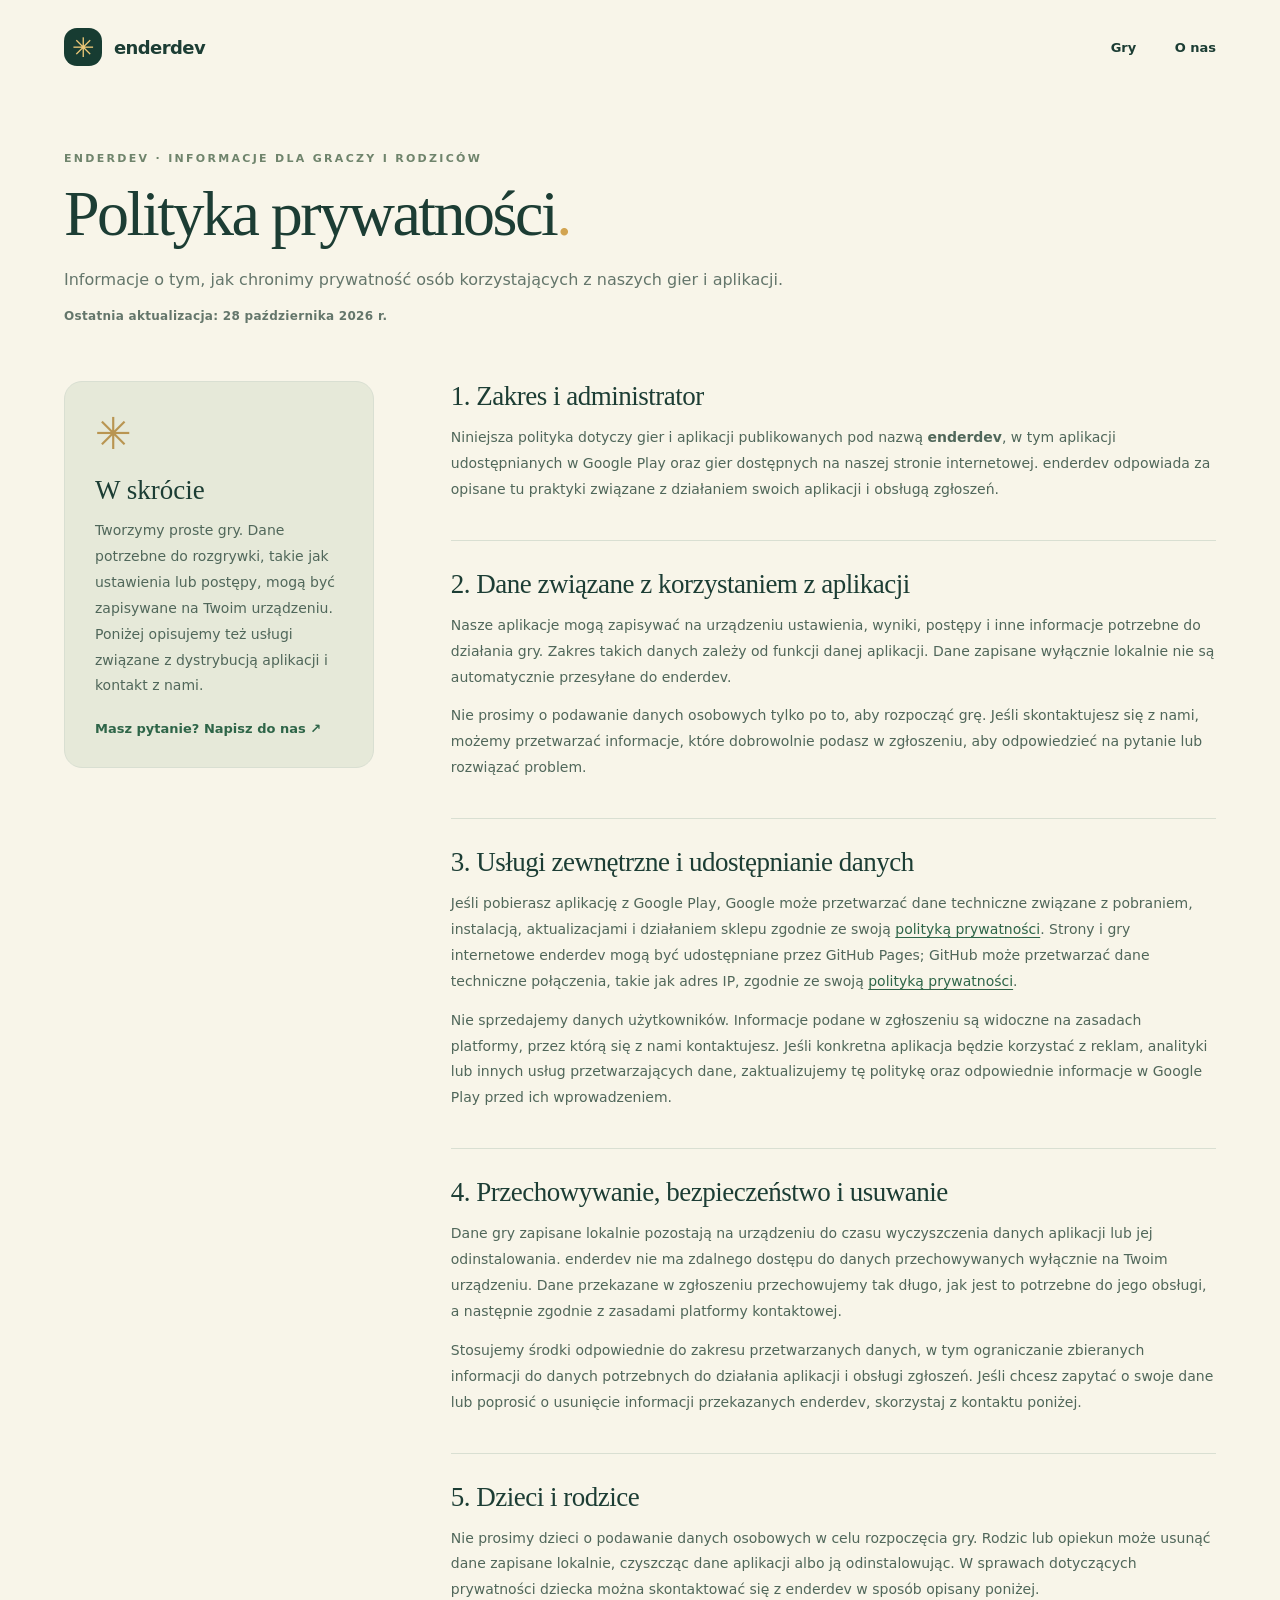
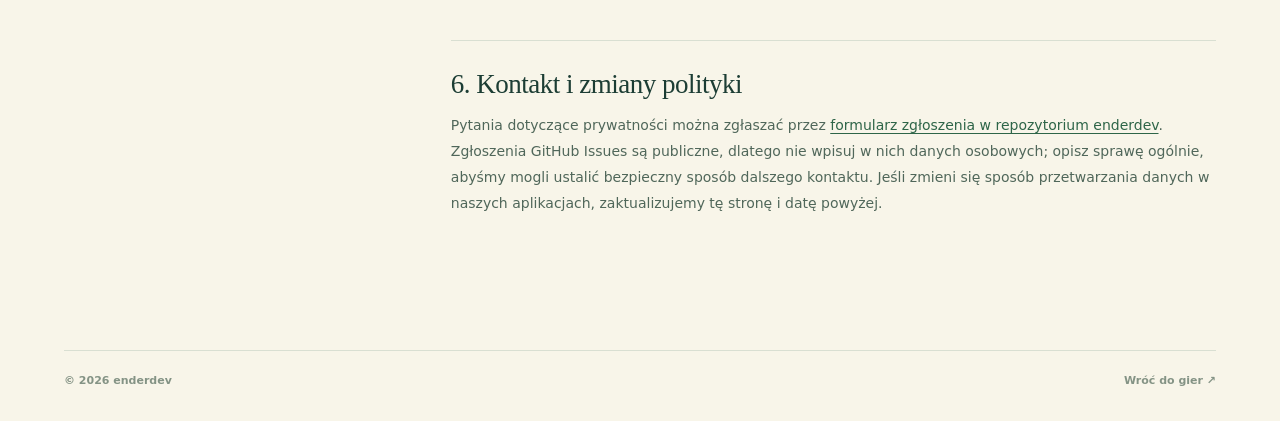
==== privacy-policy.html @ 21884d0c "docs(privacy): add general enderdev privacy policy" ====
<!doctype html>
<html lang="pl">
<head>
  <meta charset="utf-8">
  <meta name="viewport" content="width=device-width, initial-scale=1">
  <meta name="theme-color" content="#173c32">
  <meta name="description" content="Ogólna polityka prywatności gier i aplikacji enderdev.">
  <title>Polityka prywatności aplikacji — enderdev</title>
  <link rel="stylesheet" href="site.css">
</head>
<body>
  <div class="page">
    <header class="site-header">
      <a class="brand" href="index.html" aria-label="enderdev — strona główna">
        <span class="brand-mark" aria-hidden="true">✳</span>
        <span>enderdev</span>
      </a>
      <nav aria-label="Nawigacja główna">
        <a href="index.html#gry">Gry</a>
        <a href="index.html#o-nas">O nas</a>
      </nav>
    </header>

    <main class="privacy-main">
      <div class="privacy-heading">
        <p class="section-kicker">enderdev · informacje dla graczy i rodziców</p>
        <h1>Polityka prywatności<span class="title-dot">.</span></h1>
        <p>Informacje o tym, jak chronimy prywatność osób korzystających z naszych gier i aplikacji.</p>
        <p class="privacy-date">Ostatnia aktualizacja: 28 października 2026 r.</p>
      </div>

      <div class="privacy-layout">
        <aside class="privacy-summary" aria-label="Najważniejsze informacje">
          <span class="privacy-summary-icon" aria-hidden="true">✳</span>
          <h2>W skrócie</h2>
          <p>Tworzymy proste gry. Dane potrzebne do rozgrywki, takie jak ustawienia lub postępy, mogą być zapisywane na Twoim urządzeniu. Poniżej opisujemy też usługi związane z dystrybucją aplikacji i kontakt z nami.</p>
          <a href="https://github.com/ender-enderdev-pl/kids/issues/new">Masz pytanie? Napisz do nas <span aria-hidden="true">↗</span></a>
        </aside>

        <div class="privacy-content">
          <section aria-labelledby="privacy-scope">
            <h2 id="privacy-scope">1. Zakres i administrator</h2>
            <p>Niniejsza polityka dotyczy gier i aplikacji publikowanych pod nazwą <strong>enderdev</strong>, w tym aplikacji udostępnianych w Google Play oraz gier dostępnych na naszej stronie internetowej. enderdev odpowiada za opisane tu praktyki związane z działaniem swoich aplikacji i obsługą zgłoszeń.</p>
          </section>

          <section aria-labelledby="privacy-data">
            <h2 id="privacy-data">2. Dane związane z korzystaniem z aplikacji</h2>
            <p>Nasze aplikacje mogą zapisywać na urządzeniu ustawienia, wyniki, postępy i inne informacje potrzebne do działania gry. Zakres takich danych zależy od funkcji danej aplikacji. Dane zapisane wyłącznie lokalnie nie są automatycznie przesyłane do enderdev.</p>
            <p>Nie prosimy o podawanie danych osobowych tylko po to, aby rozpocząć grę. Jeśli skontaktujesz się z nami, możemy przetwarzać informacje, które dobrowolnie podasz w zgłoszeniu, aby odpowiedzieć na pytanie lub rozwiązać problem.</p>
          </section>

          <section aria-labelledby="privacy-hosting">
            <h2 id="privacy-hosting">3. Usługi zewnętrzne i udostępnianie danych</h2>
            <p>Jeśli pobierasz aplikację z Google Play, Google może przetwarzać dane techniczne związane z pobraniem, instalacją, aktualizacjami i działaniem sklepu zgodnie ze swoją <a href="https://policies.google.com/privacy?hl=pl">polityką prywatności</a>. Strony i gry internetowe enderdev mogą być udostępniane przez GitHub Pages; GitHub może przetwarzać dane techniczne połączenia, takie jak adres IP, zgodnie ze swoją <a href="https://docs.github.com/en/site-policy/privacy-policies/github-general-privacy-statement">polityką prywatności</a>.</p>
            <p>Nie sprzedajemy danych użytkowników. Informacje podane w zgłoszeniu są widoczne na zasadach platformy, przez którą się z nami kontaktujesz. Jeśli konkretna aplikacja będzie korzystać z reklam, analityki lub innych usług przetwarzających dane, zaktualizujemy tę politykę oraz odpowiednie informacje w Google Play przed ich wprowadzeniem.</p>
          </section>

          <section aria-labelledby="privacy-retention">
            <h2 id="privacy-retention">4. Przechowywanie, bezpieczeństwo i usuwanie</h2>
            <p>Dane gry zapisane lokalnie pozostają na urządzeniu do czasu wyczyszczenia danych aplikacji lub jej odinstalowania. enderdev nie ma zdalnego dostępu do danych przechowywanych wyłącznie na Twoim urządzeniu. Dane przekazane w zgłoszeniu przechowujemy tak długo, jak jest to potrzebne do jego obsługi, a następnie zgodnie z zasadami platformy kontaktowej.</p>
            <p>Stosujemy środki odpowiednie do zakresu przetwarzanych danych, w tym ograniczanie zbieranych informacji do danych potrzebnych do działania aplikacji i obsługi zgłoszeń. Jeśli chcesz zapytać o swoje dane lub poprosić o usunięcie informacji przekazanych enderdev, skorzystaj z kontaktu poniżej.</p>
          </section>

          <section aria-labelledby="privacy-children">
            <h2 id="privacy-children">5. Dzieci i rodzice</h2>
            <p>Nie prosimy dzieci o podawanie danych osobowych w celu rozpoczęcia gry. Rodzic lub opiekun może usunąć dane zapisane lokalnie, czyszcząc dane aplikacji albo ją odinstalowując. W sprawach dotyczących prywatności dziecka można skontaktować się z enderdev w sposób opisany poniżej.</p>
          </section>

          <section aria-labelledby="privacy-contact">
            <h2 id="privacy-contact">6. Kontakt i zmiany polityki</h2>
            <p>Pytania dotyczące prywatności można zgłaszać przez <a href="https://github.com/ender-enderdev-pl/kids/issues/new">formularz zgłoszenia w repozytorium enderdev</a>. Zgłoszenia GitHub Issues są publiczne, dlatego nie wpisuj w nich danych osobowych; opisz sprawę ogólnie, abyśmy mogli ustalić bezpieczny sposób dalszego kontaktu. Jeśli zmieni się sposób przetwarzania danych w naszych aplikacjach, zaktualizujemy tę stronę i datę powyżej.</p>
          </section>
        </div>
      </div>
    </main>

    <footer class="site-footer">
      <span>© 2026 enderdev</span>
      <a href="index.html">Wróć do gier <span aria-hidden="true">↗</span></a>
    </footer>
  </div>
</body>
</html>
---- site.css ----
:root{color-scheme:light;--ink:#1c3d34;--muted:#64766b;--cream:#f8f5e9;--line:#d9dfd2;--gold:#edc878;--forest:#173c32}
*{box-sizing:border-box}
html{scroll-behavior:smooth}
body{margin:0;background:var(--cream);color:var(--ink);font-family:ui-sans-serif,system-ui,-apple-system,"Segoe UI",sans-serif}
a{color:inherit;text-decoration:none}
a:focus-visible{outline:3px solid #cf963e;outline-offset:5px;border-radius:5px}
.page{max-width:1440px;margin:auto;padding:0 clamp(20px,5vw,72px)}
.site-header{height:94px;display:flex;align-items:center;justify-content:space-between;gap:24px}
.brand{display:inline-flex;align-items:center;gap:12px;font-size:18px;font-weight:800;letter-spacing:-.6px;white-space:nowrap}
.brand-mark{display:grid;place-items:center;width:38px;height:38px;border-radius:13px;background:var(--forest);color:var(--gold);font-size:27px;font-weight:400;line-height:1}
.site-header nav{display:flex;gap:clamp(18px,3vw,42px);font-size:13px;font-weight:700}
.site-header nav a{padding:8px 0;transition:color .2s}
.site-header nav a:hover{color:#9b7434}
.hero{display:grid;grid-template-columns:minmax(0,1.05fr) minmax(0,.95fr);min-height:495px;border-radius:24px;overflow:hidden;background:#e6e9d9}
.hero-copy{padding:clamp(44px,6vw,91px) clamp(32px,5.3vw,78px);display:flex;flex-direction:column;align-items:flex-start;justify-content:center;position:relative;z-index:1}
.eyebrow,.section-kicker{margin:0;text-transform:uppercase;letter-spacing:2.3px;font-size:11px;font-weight:800;color:#6f846c}
.eyebrow-star{color:#be8e3e;font-size:19px;vertical-align:-2px;margin-right:4px}
h1,h2,h3,p{margin-top:0}
h1,h2,h3{font-family:Georgia,"Times New Roman",serif}
h1{font-size:clamp(46px,5.2vw,78px);line-height:1.04;letter-spacing:-3px;font-weight:400;margin:23px 0 20px}
h1 em{color:#51775e;font-weight:400}
.hero-description{font-size:16px;line-height:1.7;color:#50675a;max-width:460px;margin-bottom:29px}
.hero-button{display:inline-flex;align-items:center;gap:34px;border-radius:10px;background:var(--forest);color:#f8f6df;padding:16px 21px;font-size:13px;font-weight:800;box-shadow:0 4px 0 #102c25;transition:transform .2s,background .2s}
.hero-button:hover{background:#285644;transform:translateY(-2px)}
.hero-button span{font-size:19px;line-height:0}
.hero-art{position:relative;min-height:390px;overflow:hidden;background:linear-gradient(#a8c9ad 0%,#bfd3ab 51%,#d5d9b2 100%)}
.moon{position:absolute;z-index:0;width:230px;height:230px;border-radius:50%;background:#f7e8b3;right:15%;top:13%;box-shadow:0 0 0 30px #f7e8b31e,0 0 0 70px #f7e8b319}
.hill{position:absolute;width:120%;height:50%;bottom:-25%;left:-10%;border-radius:50% 50% 0 0}
.hill-back{height:65%;bottom:-37%;left:-30%;background:#7a9e78;transform:rotate(12deg)}
.hill-front{background:#386b53;bottom:-29%;left:18%;transform:rotate(-10deg)}
.tree{position:absolute;bottom:12%;width:12px;height:125px;background:#295240;z-index:2;border-radius:3px}
.tree span{position:absolute;left:50%;transform:translateX(-50%);width:0;height:0;border-left:53px solid transparent;border-right:53px solid transparent;border-bottom:100px solid #254b3c}
.tree span:nth-child(1){bottom:58px}
.tree span:nth-child(2){bottom:29px;border-left-width:63px;border-right-width:63px;border-bottom-width:94px}
.tree span:nth-child(3){bottom:0;border-left-width:72px;border-right-width:72px;border-bottom-width:85px}
.tree-one{left:25%;bottom:13%;transform:scale(1.15)}
.tree-two{left:67%;bottom:11%;transform:scale(.8)}
.tree-three{left:91%;bottom:5%;transform:scale(1.42)}
.art-spark{position:absolute;z-index:3;color:#fff3bf;font-size:26px}
.spark-one{left:14%;top:18%}.spark-two{left:53%;top:23%;font-size:40px}.spark-three{right:8%;top:37%;font-size:17px}
.art-label{position:absolute;z-index:4;bottom:27px;right:29px;color:#e7ebc9;text-align:right;text-transform:uppercase;font-size:10px;letter-spacing:1.7px;line-height:1.9;font-weight:800}
.games-section{padding:104px 0 106px;scroll-margin-top:25px}
.section-heading{display:flex;justify-content:space-between;align-items:end;gap:35px;margin-bottom:35px}
.section-heading h2{font-size:clamp(38px,4vw,58px);font-weight:400;letter-spacing:-2px;margin:12px 0 0}
.title-dot{color:#d2a451}
.section-heading>p{font-size:14px;line-height:1.7;color:var(--muted);max-width:320px;margin:0 0 4px}
.game-grid{display:grid;grid-template-columns:repeat(2,minmax(0,1fr));gap:28px}
.game-card{display:block;border:1px solid var(--line);border-radius:17px;overflow:hidden;background:#fffcf2;box-shadow:0 7px 30px #2446310a;transition:transform .22s,box-shadow .22s}
.game-card:hover{transform:translateY(-5px);box-shadow:0 18px 36px #2446311b}
.game-cover{min-height:315px;display:flex;flex-direction:column;align-items:center;justify-content:space-between;padding:22px 26px;background:radial-gradient(circle at 50% 44%,#729a75 0 18%,transparent 49%),linear-gradient(135deg,#1a4939,#2f6049 60%,#173c32);color:#e6edcf}
.game-cover img{width:155px;height:155px;filter:drop-shadow(0 17px 24px #0c302958);transition:transform .25s}
.game-card:hover .game-cover img{transform:rotate(-5deg) scale(1.06)}
.cover-topline,.cover-bottomline{width:100%;display:flex;justify-content:space-between;text-transform:uppercase;font-size:10px;letter-spacing:1.5px;font-weight:800}
.cover-topline span{font-size:18px;line-height:0}.cover-bottomline span{font-size:20px;line-height:0}
.game-details{display:flex;align-items:end;justify-content:space-between;gap:24px;padding:28px 30px 31px}
.game-type{font-size:10px;font-weight:800;text-transform:uppercase;letter-spacing:1.5px;color:#8a9a7e;margin-bottom:8px}
.game-details h3{font-size:36px;font-weight:400;letter-spacing:-1.2px;margin:0 0 7px}
.game-details p:not(.game-type){font-size:13px;line-height:1.65;color:var(--muted);max-width:350px;margin-bottom:0}
.play-link{flex:none;color:#2e6548;font-size:13px;font-weight:800;white-space:nowrap;padding-bottom:3px}
.play-link span{margin-left:8px;font-size:19px;font-weight:400}
.about-section{display:flex;gap:35px;align-items:center;border-top:1px solid var(--line);padding:48px 0 60px;scroll-margin-top:30px}
.about-symbol{font-size:63px;color:#bca066;line-height:1}
.about-section h2{font-size:34px;font-weight:400;letter-spacing:-1px;margin:9px 0 10px}
.about-section p:last-child{font-size:14px;line-height:1.7;color:var(--muted);max-width:590px;margin:0}
.site-footer{display:flex;justify-content:space-between;gap:20px;padding:23px 0 34px;border-top:1px solid var(--line);font-size:11px;font-weight:700;color:#849385}
.site-footer span span{color:#bd9b55}
@media(max-width:900px){.hero{grid-template-columns:1fr}.hero-copy{padding:55px 45px}.hero-art{min-height:310px}.game-grid{grid-template-columns:1fr}.game-card{max-width:650px}}
@media(max-width:580px){.page{padding:0 18px}.site-header{height:auto;min-height:76px;flex-wrap:wrap;padding:14px 0;row-gap:5px}.brand{font-size:15px}.brand-mark{width:32px;height:32px;font-size:23px}.site-header nav{gap:16px;font-size:12px;margin-left:auto}.hero{border-radius:18px}.hero-copy{padding:40px 27px 43px}.hero-description{font-size:14px}h1{letter-spacing:-2px;margin:16px 0}.hero-art{min-height:235px}.moon{width:150px;height:150px}.tree-one{left:22%;transform:scale(.8)}.tree-two{left:67%;transform:scale(.58)}.tree-three{left:92%;transform:scale(.95)}.art-label{font-size:8px;bottom:15px;right:17px}.games-section{padding:70px 0}.section-heading{display:block}.section-heading>p{margin-top:14px}.game-cover{min-height:260px}.game-details{padding:22px;align-items:start}.game-details h3{font-size:31px}.play-link{font-size:12px}.about-section{gap:18px;padding:36px 0}.about-symbol{font-size:40px}.about-section h2{font-size:29px}.site-footer{font-size:10px;flex-wrap:wrap}}
@media(prefers-reduced-motion:reduce){html{scroll-behavior:auto}.hero-button,.game-card,.game-cover img{transition:none}}
.privacy-main{padding:58px 0 96px}
.privacy-heading{max-width:820px;margin-bottom:55px}
.privacy-heading h1{font-size:clamp(42px,5vw,66px);letter-spacing:-2.5px;margin:16px 0 18px}
.privacy-heading>p:not(.section-kicker){font-size:16px;line-height:1.7;color:var(--muted);margin-bottom:13px}
.privacy-heading .privacy-date{font-size:12px!important;font-weight:700;letter-spacing:.3px}
.privacy-layout{display:grid;grid-template-columns:minmax(240px,310px) minmax(0,1fr);gap:clamp(38px,6vw,88px);align-items:start}
.privacy-summary{padding:30px;border-radius:18px;background:#e6e9d9;border:1px solid var(--line)}
.privacy-summary-icon{display:block;color:#b99551;font-size:44px;line-height:1;margin-bottom:19px}
.privacy-summary h2{font-size:27px;font-weight:400;margin-bottom:12px}
.privacy-summary p,.privacy-content p{font-size:14px;line-height:1.85;color:#50675a}
.privacy-summary a{display:inline-block;margin-top:8px;font-size:13px;font-weight:800;color:#2e6548}
.privacy-content section{border-top:1px solid var(--line);padding:28px 0 24px}
.privacy-content section:first-child{padding-top:0;border-top:0}
.privacy-content h2{font-size:27px;font-weight:400;letter-spacing:-.5px;margin-bottom:13px}
.privacy-content p{margin-bottom:13px}
.privacy-content a{text-decoration:underline;text-underline-offset:3px;color:#2e6548}
.privacy-content code{font-size:.95em;background:#e7eadf;padding:2px 5px;border-radius:4px}
@media(max-width:760px){.privacy-layout{grid-template-columns:1fr}.privacy-main{padding:35px 0 65px}.privacy-heading{margin-bottom:35px}.privacy-summary{max-width:520px}.privacy-content h2{font-size:24px}}
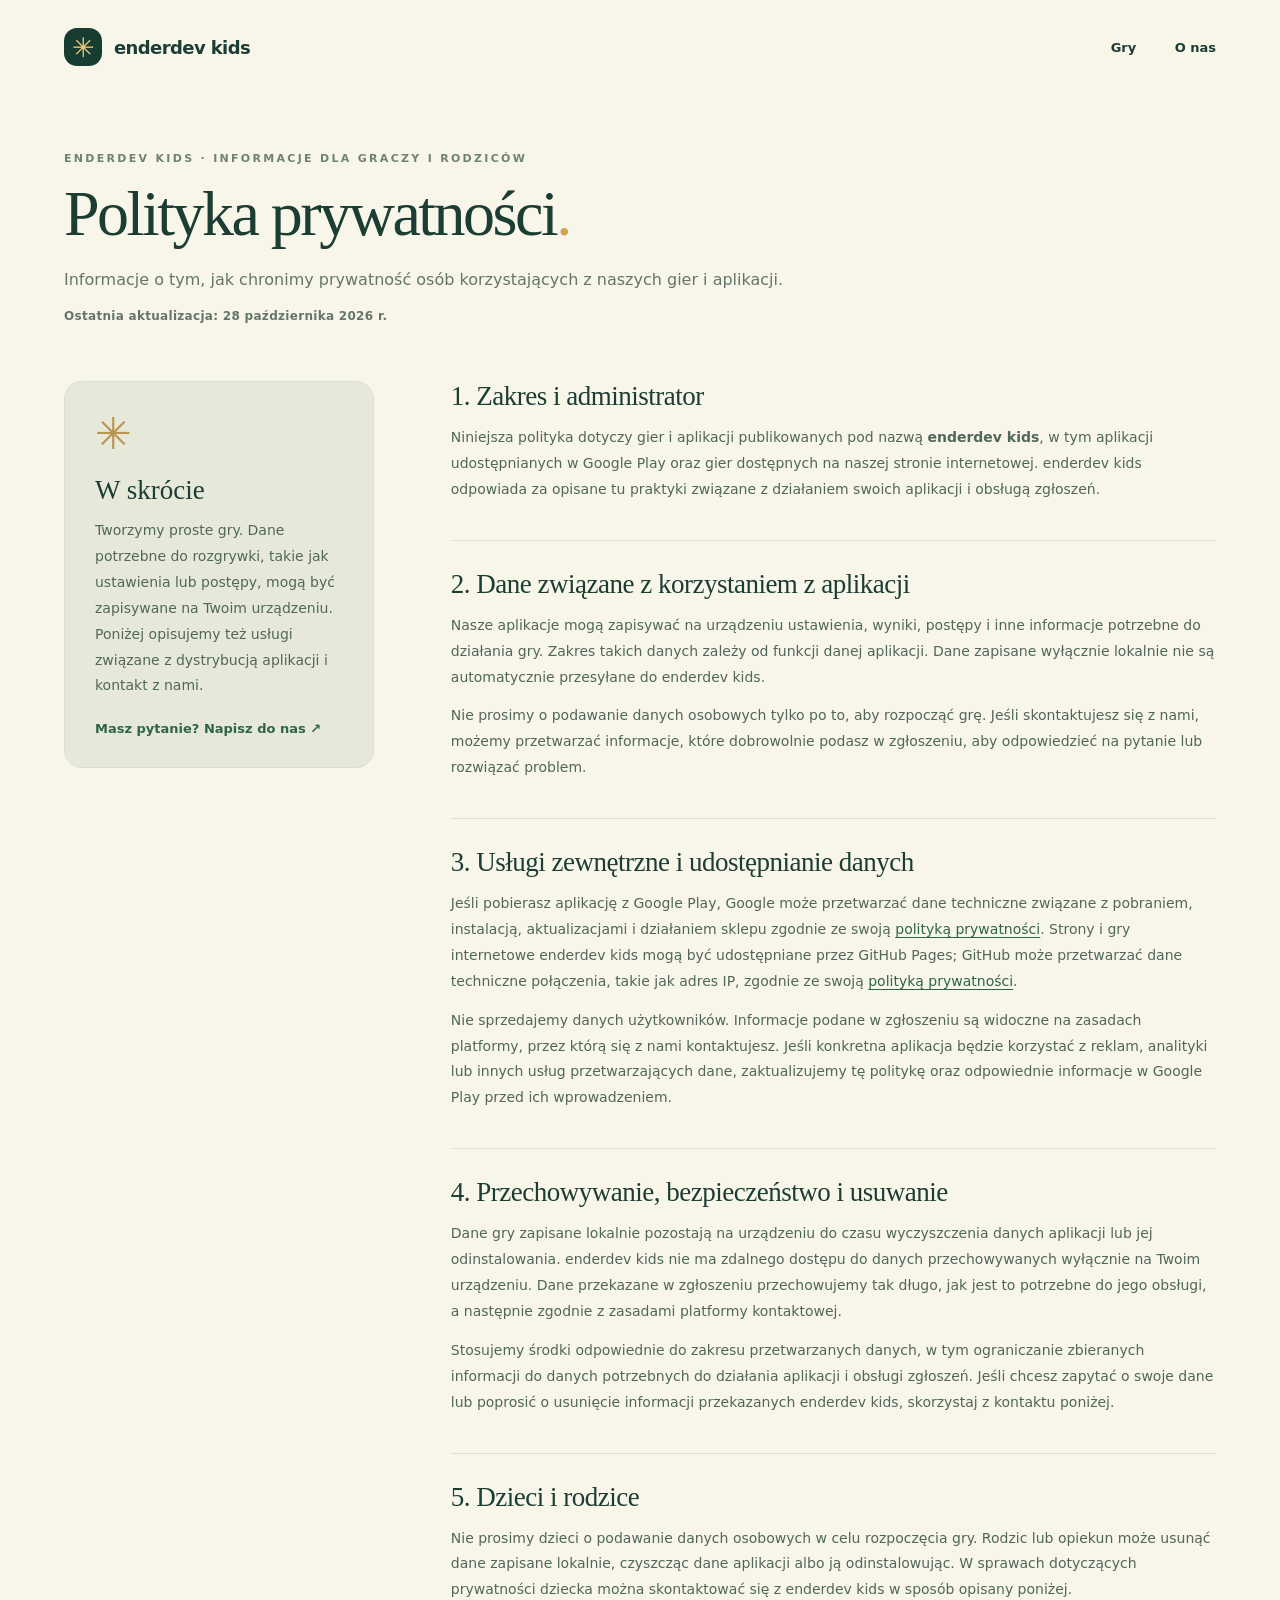
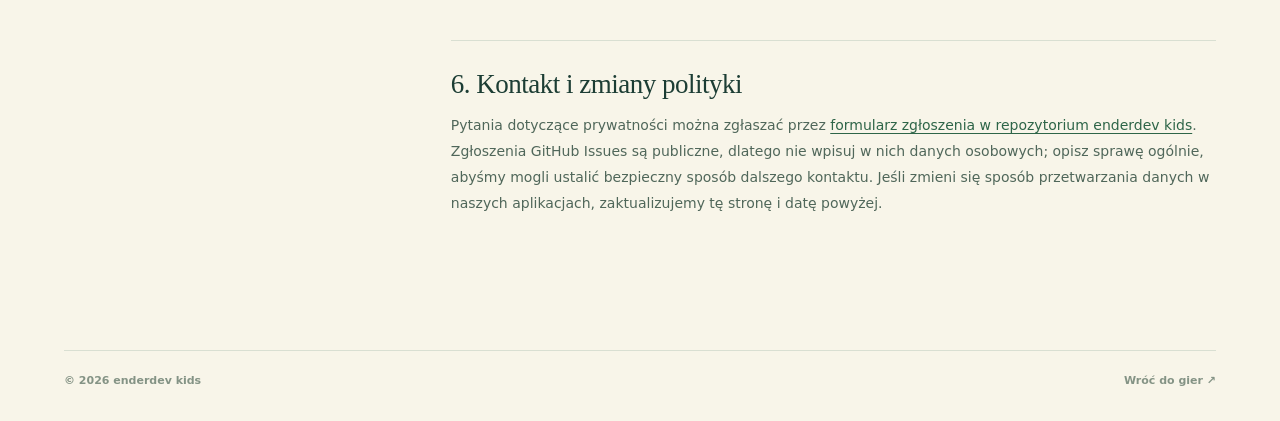
==== commit af08b11c: "docs(privacy): credit enderdev kids" ====
--- a/privacy-policy.html
+++ b/privacy-policy.html
@@ -4,16 +4,16 @@
   <meta charset="utf-8">
   <meta name="viewport" content="width=device-width, initial-scale=1">
   <meta name="theme-color" content="#173c32">
-  <meta name="description" content="Ogólna polityka prywatności gier i aplikacji enderdev.">
-  <title>Polityka prywatności aplikacji — enderdev</title>
+  <meta name="description" content="Ogólna polityka prywatności gier i aplikacji enderdev kids.">
+  <title>Polityka prywatności aplikacji — enderdev kids</title>
   <link rel="stylesheet" href="site.css">
 </head>
 <body>
   <div class="page">
     <header class="site-header">
-      <a class="brand" href="index.html" aria-label="enderdev — strona główna">
+      <a class="brand" href="index.html" aria-label="enderdev kids — strona główna">
         <span class="brand-mark" aria-hidden="true">✳</span>
-        <span>enderdev</span>
+        <span>enderdev kids</span>
       </a>
       <nav aria-label="Nawigacja główna">
         <a href="index.html#gry">Gry</a>
@@ -23,7 +23,7 @@
 
     <main class="privacy-main">
       <div class="privacy-heading">
-        <p class="section-kicker">enderdev · informacje dla graczy i rodziców</p>
+        <p class="section-kicker">enderdev kids · informacje dla graczy i rodziców</p>
         <h1>Polityka prywatności<span class="title-dot">.</span></h1>
         <p>Informacje o tym, jak chronimy prywatność osób korzystających z naszych gier i aplikacji.</p>
         <p class="privacy-date">Ostatnia aktualizacja: 28 października 2026 r.</p>
@@ -40,42 +40,42 @@
         <div class="privacy-content">
           <section aria-labelledby="privacy-scope">
             <h2 id="privacy-scope">1. Zakres i administrator</h2>
-            <p>Niniejsza polityka dotyczy gier i aplikacji publikowanych pod nazwą <strong>enderdev</strong>, w tym aplikacji udostępnianych w Google Play oraz gier dostępnych na naszej stronie internetowej. enderdev odpowiada za opisane tu praktyki związane z działaniem swoich aplikacji i obsługą zgłoszeń.</p>
+            <p>Niniejsza polityka dotyczy gier i aplikacji publikowanych pod nazwą <strong>enderdev kids</strong>, w tym aplikacji udostępnianych w Google Play oraz gier dostępnych na naszej stronie internetowej. enderdev kids odpowiada za opisane tu praktyki związane z działaniem swoich aplikacji i obsługą zgłoszeń.</p>
           </section>
 
           <section aria-labelledby="privacy-data">
             <h2 id="privacy-data">2. Dane związane z korzystaniem z aplikacji</h2>
-            <p>Nasze aplikacje mogą zapisywać na urządzeniu ustawienia, wyniki, postępy i inne informacje potrzebne do działania gry. Zakres takich danych zależy od funkcji danej aplikacji. Dane zapisane wyłącznie lokalnie nie są automatycznie przesyłane do enderdev.</p>
+            <p>Nasze aplikacje mogą zapisywać na urządzeniu ustawienia, wyniki, postępy i inne informacje potrzebne do działania gry. Zakres takich danych zależy od funkcji danej aplikacji. Dane zapisane wyłącznie lokalnie nie są automatycznie przesyłane do enderdev kids.</p>
             <p>Nie prosimy o podawanie danych osobowych tylko po to, aby rozpocząć grę. Jeśli skontaktujesz się z nami, możemy przetwarzać informacje, które dobrowolnie podasz w zgłoszeniu, aby odpowiedzieć na pytanie lub rozwiązać problem.</p>
           </section>
 
           <section aria-labelledby="privacy-hosting">
             <h2 id="privacy-hosting">3. Usługi zewnętrzne i udostępnianie danych</h2>
-            <p>Jeśli pobierasz aplikację z Google Play, Google może przetwarzać dane techniczne związane z pobraniem, instalacją, aktualizacjami i działaniem sklepu zgodnie ze swoją <a href="https://policies.google.com/privacy?hl=pl">polityką prywatności</a>. Strony i gry internetowe enderdev mogą być udostępniane przez GitHub Pages; GitHub może przetwarzać dane techniczne połączenia, takie jak adres IP, zgodnie ze swoją <a href="https://docs.github.com/en/site-policy/privacy-policies/github-general-privacy-statement">polityką prywatności</a>.</p>
+            <p>Jeśli pobierasz aplikację z Google Play, Google może przetwarzać dane techniczne związane z pobraniem, instalacją, aktualizacjami i działaniem sklepu zgodnie ze swoją <a href="https://policies.google.com/privacy?hl=pl">polityką prywatności</a>. Strony i gry internetowe enderdev kids mogą być udostępniane przez GitHub Pages; GitHub może przetwarzać dane techniczne połączenia, takie jak adres IP, zgodnie ze swoją <a href="https://docs.github.com/en/site-policy/privacy-policies/github-general-privacy-statement">polityką prywatności</a>.</p>
             <p>Nie sprzedajemy danych użytkowników. Informacje podane w zgłoszeniu są widoczne na zasadach platformy, przez którą się z nami kontaktujesz. Jeśli konkretna aplikacja będzie korzystać z reklam, analityki lub innych usług przetwarzających dane, zaktualizujemy tę politykę oraz odpowiednie informacje w Google Play przed ich wprowadzeniem.</p>
           </section>
 
           <section aria-labelledby="privacy-retention">
             <h2 id="privacy-retention">4. Przechowywanie, bezpieczeństwo i usuwanie</h2>
-            <p>Dane gry zapisane lokalnie pozostają na urządzeniu do czasu wyczyszczenia danych aplikacji lub jej odinstalowania. enderdev nie ma zdalnego dostępu do danych przechowywanych wyłącznie na Twoim urządzeniu. Dane przekazane w zgłoszeniu przechowujemy tak długo, jak jest to potrzebne do jego obsługi, a następnie zgodnie z zasadami platformy kontaktowej.</p>
-            <p>Stosujemy środki odpowiednie do zakresu przetwarzanych danych, w tym ograniczanie zbieranych informacji do danych potrzebnych do działania aplikacji i obsługi zgłoszeń. Jeśli chcesz zapytać o swoje dane lub poprosić o usunięcie informacji przekazanych enderdev, skorzystaj z kontaktu poniżej.</p>
+            <p>Dane gry zapisane lokalnie pozostają na urządzeniu do czasu wyczyszczenia danych aplikacji lub jej odinstalowania. enderdev kids nie ma zdalnego dostępu do danych przechowywanych wyłącznie na Twoim urządzeniu. Dane przekazane w zgłoszeniu przechowujemy tak długo, jak jest to potrzebne do jego obsługi, a następnie zgodnie z zasadami platformy kontaktowej.</p>
+            <p>Stosujemy środki odpowiednie do zakresu przetwarzanych danych, w tym ograniczanie zbieranych informacji do danych potrzebnych do działania aplikacji i obsługi zgłoszeń. Jeśli chcesz zapytać o swoje dane lub poprosić o usunięcie informacji przekazanych enderdev kids, skorzystaj z kontaktu poniżej.</p>
           </section>
 
           <section aria-labelledby="privacy-children">
             <h2 id="privacy-children">5. Dzieci i rodzice</h2>
-            <p>Nie prosimy dzieci o podawanie danych osobowych w celu rozpoczęcia gry. Rodzic lub opiekun może usunąć dane zapisane lokalnie, czyszcząc dane aplikacji albo ją odinstalowując. W sprawach dotyczących prywatności dziecka można skontaktować się z enderdev w sposób opisany poniżej.</p>
+            <p>Nie prosimy dzieci o podawanie danych osobowych w celu rozpoczęcia gry. Rodzic lub opiekun może usunąć dane zapisane lokalnie, czyszcząc dane aplikacji albo ją odinstalowując. W sprawach dotyczących prywatności dziecka można skontaktować się z enderdev kids w sposób opisany poniżej.</p>
           </section>
 
           <section aria-labelledby="privacy-contact">
             <h2 id="privacy-contact">6. Kontakt i zmiany polityki</h2>
-            <p>Pytania dotyczące prywatności można zgłaszać przez <a href="https://github.com/ender-enderdev-pl/kids/issues/new">formularz zgłoszenia w repozytorium enderdev</a>. Zgłoszenia GitHub Issues są publiczne, dlatego nie wpisuj w nich danych osobowych; opisz sprawę ogólnie, abyśmy mogli ustalić bezpieczny sposób dalszego kontaktu. Jeśli zmieni się sposób przetwarzania danych w naszych aplikacjach, zaktualizujemy tę stronę i datę powyżej.</p>
+            <p>Pytania dotyczące prywatności można zgłaszać przez <a href="https://github.com/ender-enderdev-pl/kids/issues/new">formularz zgłoszenia w repozytorium enderdev kids</a>. Zgłoszenia GitHub Issues są publiczne, dlatego nie wpisuj w nich danych osobowych; opisz sprawę ogólnie, abyśmy mogli ustalić bezpieczny sposób dalszego kontaktu. Jeśli zmieni się sposób przetwarzania danych w naszych aplikacjach, zaktualizujemy tę stronę i datę powyżej.</p>
           </section>
         </div>
       </div>
     </main>
 
     <footer class="site-footer">
-      <span>© 2026 enderdev</span>
+      <span>© 2026 enderdev kids</span>
       <a href="index.html">Wróć do gier <span aria-hidden="true">↗</span></a>
     </footer>
   </div>
